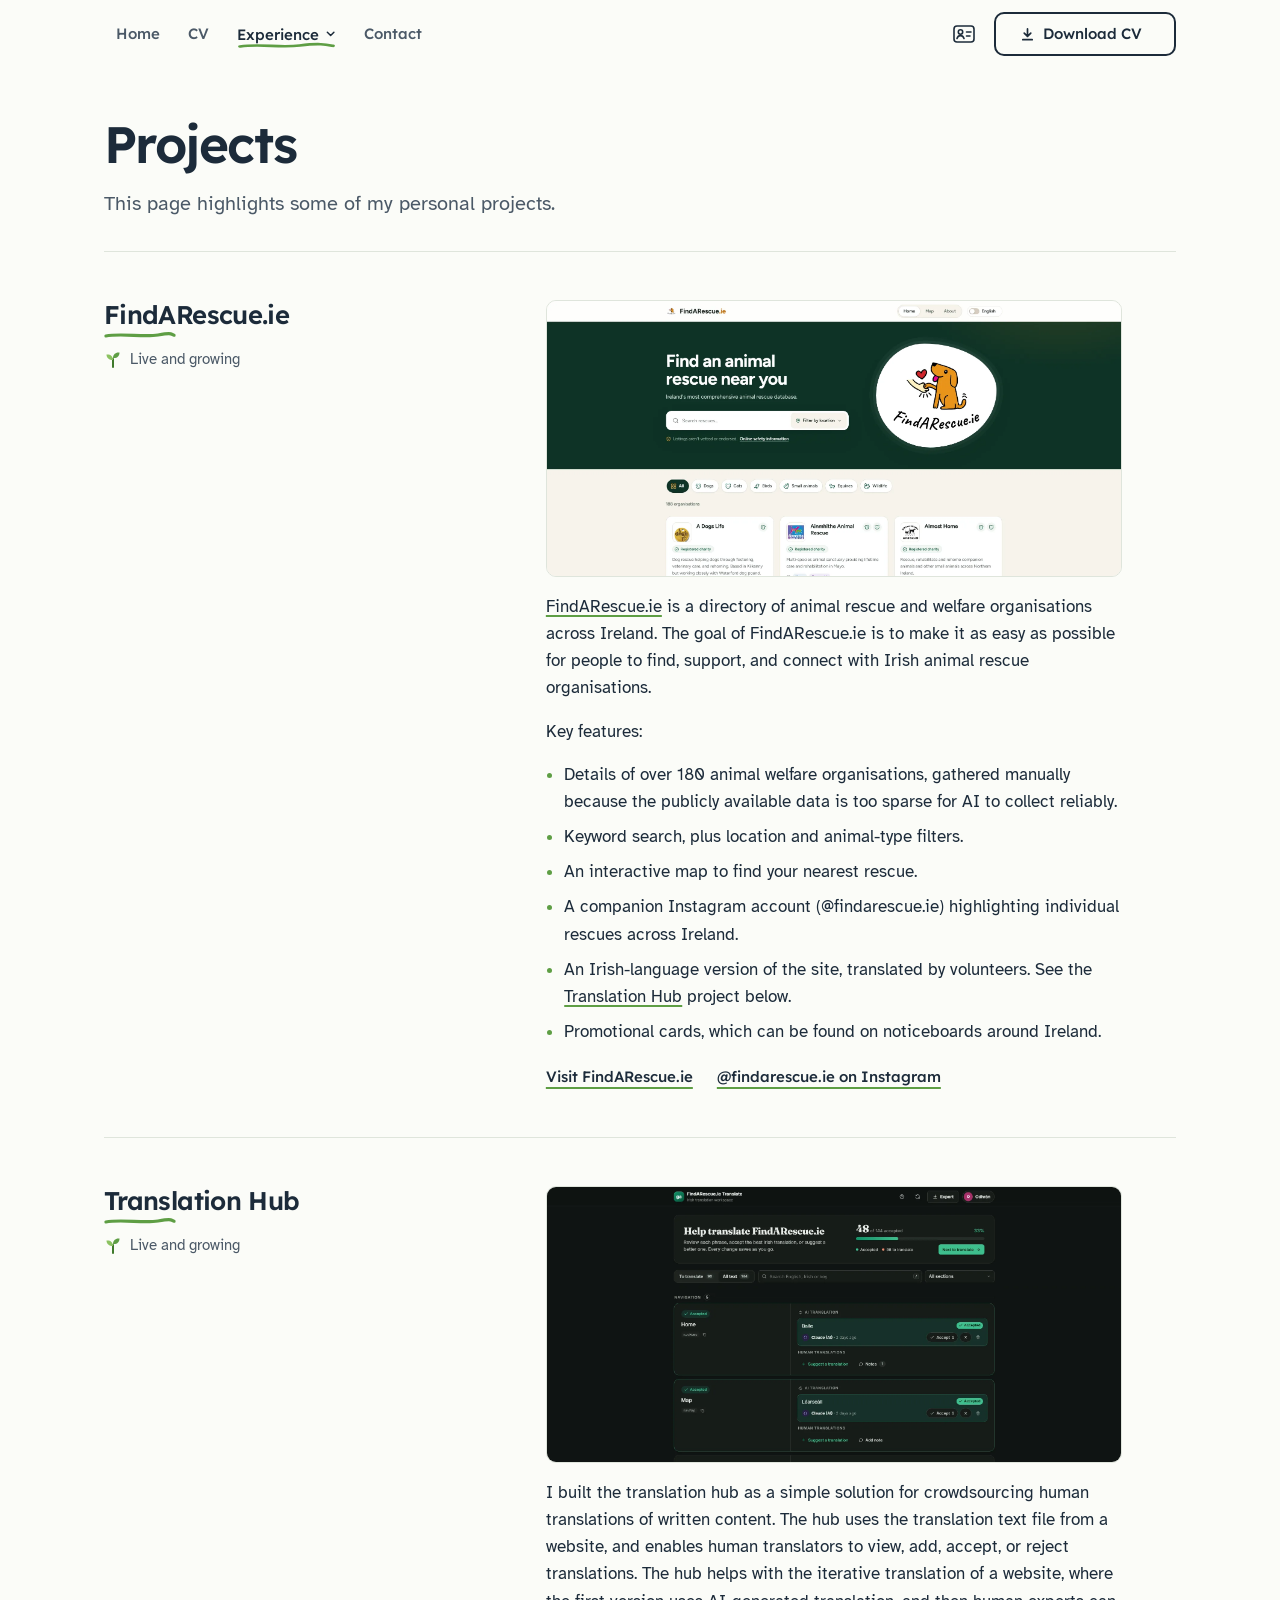
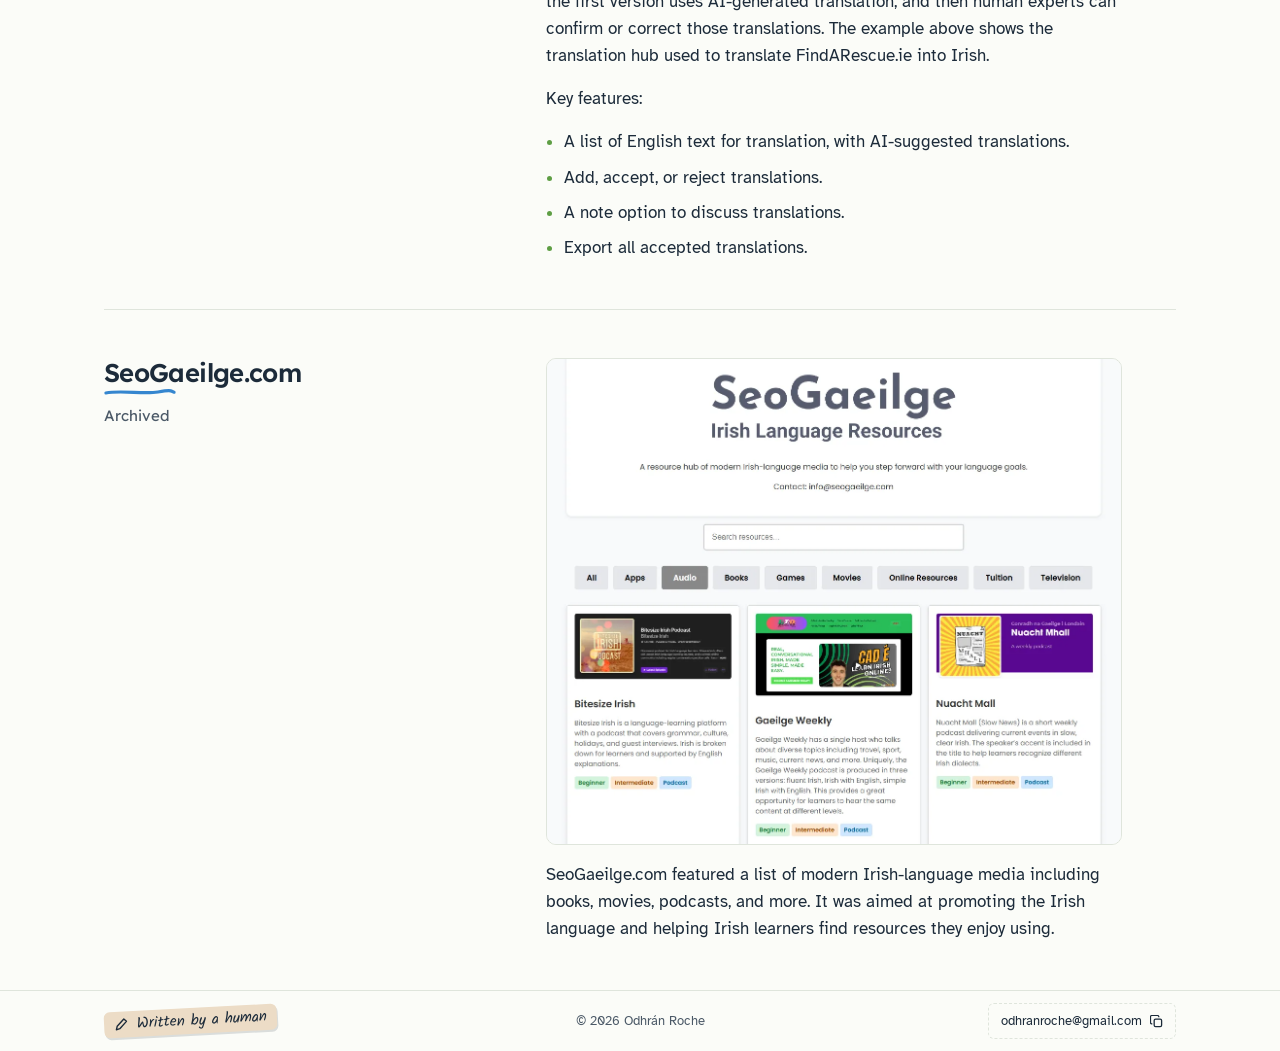
==== public_html/projects.html @ cd0c4638 "Initial commit: import odhranroche.com from Hostinger" ====
<!doctype html>
<html lang="en-IE">
<head>
<meta charset="utf-8">
<meta name="viewport" content="width=device-width, initial-scale=1, viewport-fit=cover">
<!-- Google Analytics (GA4). Keep this on every public page, including new pages made from page-template.html -->
<script async src="https://www.googletagmanager.com/gtag/js?id=G-ZT9GWD8Y9K"></script>
<script>
  window.dataLayer = window.dataLayer || [];
  function gtag(){dataLayer.push(arguments);}
  gtag('js', new Date());
  gtag('config', 'G-ZT9GWD8Y9K');
</script>
<title>Projects · Odhrán Roche</title>
<meta name="description" content="Side projects by Odhrán Roche: FindARescue.ie, an Irish animal rescue directory, a translation hub, and an archived website.">
<meta name="theme-color" content="#fbfcf8">
<link rel="canonical" href="https://odhranroche.com/projects.html">
<meta property="og:type" content="website">
<meta property="og:title" content="Projects · Odhrán Roche">
<meta property="og:description" content="Side projects: FindARescue.ie, a translation hub, and an archived website.">
<meta property="og:url" content="https://odhranroche.com/projects.html">
<meta property="og:image" content="https://odhranroche.com/assets/og-image.png">
<link rel="icon" href="assets/favicon.svg" type="image/svg+xml">
<link rel="stylesheet" href="assets/css/site.css">
</head>
<body>
<a class="skip-link" href="#main">Skip to content</a>

<header class="site-header" id="top">
  <div class="wrap">
    <nav class="nav" aria-label="Main">
      <a href="index.html">Home</a>
      <a href="cv.html">CV</a>
      <div class="nav-group">
        <button class="nav-trigger" type="button" aria-expanded="false">Experience<svg viewBox="0 0 12 12" aria-hidden="true"><path d="M2.5 4.5 6 8l3.5-3.5" fill="none" stroke="currentColor" stroke-width="1.6" stroke-linecap="round" stroke-linejoin="round"/></svg></button>
        <ul class="nav-menu">
          <li><a href="skills.html">Skills</a></li>
          <li><a href="qualifications.html">Qualifications</a></li>
          <li><a href="projects.html" aria-current="page">Projects</a></li>
          <li><a href="references.html">References</a></li>
        </ul>
      </div>
      <a href="contact.html">Contact</a>
    </nav>
    <div class="header-actions">
      <a class="icon-btn" href="https://www.linkedin.com/in/odhranroche/" target="_blank" rel="noopener" aria-label="LinkedIn profile (opens in a new tab)" title="LinkedIn">
        <!-- Put LinkedIn's official icon (from their brand resources) at assets/icons/linkedin.svg -->
        <img src="assets/icons/linkedin.svg" alt="" width="26" height="26">
        <svg class="fallback-icon" viewBox="0 0 24 24" aria-hidden="true"><rect x="2" y="4" width="20" height="16" rx="3" fill="none" stroke="currentColor" stroke-width="1.6"/><circle cx="8.5" cy="10" r="2.2" fill="none" stroke="currentColor" stroke-width="1.6"/><path d="M5 16.5c.6-1.9 1.9-2.9 3.5-2.9s2.9 1 3.5 2.9M14.5 10H19M14.5 14H18" fill="none" stroke="currentColor" stroke-width="1.6" stroke-linecap="round"/></svg>
      </a>
      <a class="btn btn-quiet" href="assets/docs/odhran-roche-cv.pdf" target="_blank" rel="noopener" title="PDF, opens in a new tab">
        <svg viewBox="0 0 16 16" aria-hidden="true"><path d="M8 2v8m0 0L4.5 6.5M8 10l3.5-3.5M3 13.5h10" fill="none" stroke="currentColor" stroke-width="1.8" stroke-linecap="round" stroke-linejoin="round"/></svg>
        Download CV<span class="visually-hidden"> (PDF, opens in a new tab)</span>
      </a>
    </div>
  </div>
</header>

<main id="main">
  <div class="wrap">
    <div class="page-head">
      <h1>Projects</h1>
      <p class="lede">This page highlights some of my personal projects.</p>
    </div>

    <article class="project" aria-labelledby="p-far">
      <div>
        <h2 id="p-far" class="hand-u growth"><a href="https://findarescue.ie/" target="_blank" rel="noopener">FindARescue.ie<span class="visually-hidden"> (opens in a new tab)</span></a></h2>
        <p class="status"><svg viewBox="0 0 18 18" aria-hidden="true"><path d="M9 17V9" stroke="#3f7a2c" stroke-width="2" stroke-linecap="round"/><path d="M9 10C9 6 6 4 2.5 4.5 2.5 8 5 10 9 10Z" fill="#8cc261"/><path d="M9 8c0-3.5 2.5-6 6.5-5.5C15.5 6 13 8.5 9 8Z" fill="#5e9e44"/></svg> Live and growing</p>
      </div>
      <div class="project-body">
        <figure class="project-main shot">
          <a href="assets/img/projects/far-main.webp"><img src="assets/img/projects/far-main.webp" width="1905" height="911" loading="lazy" decoding="async" alt="The FindARescue.ie homepage: the heading Find an animal rescue near you, a search bar with a location filter, the site's dog logo, buttons to filter by animal type, and the first rescue listings."></a>
        </figure>
        <p><a href="https://findarescue.ie/" target="_blank" rel="noopener">FindARescue.ie<span class="visually-hidden"> (opens in a new tab)</span></a> is a directory of animal rescue and welfare organisations across Ireland. The goal of FindARescue.ie is to make it as easy as possible for people to find, support, and connect with Irish animal rescue organisations.</p>
        <p>Key features:</p>
        <ul class="did">
          <li>Details of over 180 animal welfare organisations, gathered manually because the publicly available data is too sparse for AI to collect reliably.</li>
          <li>Keyword search, plus location and animal-type filters.</li>
          <li>An interactive map to find your nearest rescue.</li>
          <li>A companion Instagram account (@findarescue.ie) highlighting individual rescues across Ireland.</li>
          <li>An Irish-language version of the site, translated by volunteers. See the <a href="#far-translate">Translation Hub</a> project below.</li>
          <li>Promotional cards, which can be found on noticeboards around Ireland.</li>
        </ul>
        <div class="link-row">
          <a class="text-link" href="https://findarescue.ie/" target="_blank" rel="noopener">Visit FindARescue.ie<span class="visually-hidden"> (opens in a new tab)</span></a>
          <a class="text-link" href="https://www.instagram.com/findarescue.ie/" target="_blank" rel="noopener">@findarescue.ie on Instagram<span class="visually-hidden"> (opens in a new tab)</span></a>
        </div>
      </div>
    </article>

    <article class="project" id="far-translate" aria-labelledby="p-far-translate">
      <div>
        <h2 id="p-far-translate" class="hand-u growth">Translation Hub</h2>
        <p class="status"><svg viewBox="0 0 18 18" aria-hidden="true"><path d="M9 17V9" stroke="#3f7a2c" stroke-width="2" stroke-linecap="round"/><path d="M9 10C9 6 6 4 2.5 4.5 2.5 8 5 10 9 10Z" fill="#8cc261"/><path d="M9 8c0-3.5 2.5-6 6.5-5.5C15.5 6 13 8.5 9 8Z" fill="#5e9e44"/></svg> Live and growing</p>
      </div>
      <div class="project-body">
        <figure class="project-main shot">
          <a href="assets/img/projects/far-translate-main.webp"><img src="assets/img/projects/far-translate-main.webp" width="1905" height="911" loading="lazy" decoding="async" alt="The FindARescue.ie Translate workspace: a progress bar showing 48 of 144 phrases accepted, a search box, and English navigation labels such as Home and Map, each with an accepted AI translation into Irish (Baile, Léarscáil) and options to suggest a translation or add a note."></a>
        </figure>
        <p>I built the translation hub as a simple solution for crowdsourcing human translations of written content. The hub uses the translation text file from a website, and enables human translators to view, add, accept, or reject translations. The hub helps with the iterative translation of a website, where the first version uses AI-generated translation, and then human experts can confirm or correct those translations. The example above shows the translation hub used to translate FindARescue.ie into Irish.</p>
        <p>Key features:</p>
        <ul class="did">
          <li>A list of English text for translation, with AI-suggested translations.</li>
          <li>Add, accept, or reject translations.</li>
          <li>A note option to discuss translations.</li>
          <li>Export all accepted translations.</li>
        </ul>
      </div>
    </article>

    <article class="project" aria-labelledby="p-seo">
      <div>
        <h2 id="p-seo" class="hand-u training">SeoGaeilge.com</h2>
        <p class="archived">Archived</p>
      </div>
      <div class="project-body">
        <figure class="project-main shot">
          <a href="assets/img/projects/seo-main.webp"><img src="assets/img/projects/seo-main.webp" width="1181" height="997" loading="lazy" decoding="async" alt="The SeoGaeilge Irish Language Resources site: a search box, category buttons such as Apps, Audio, Books, and Movies, and cards for podcasts including Bitesize Irish, Gaeilge Weekly, and Nuacht Mall, each tagged by level."></a>
        </figure>
        <p>SeoGaeilge.com featured a list of modern Irish-language media including books, movies, podcasts, and more. It was aimed at promoting the Irish language and helping Irish learners find resources they enjoy using.</p>
      </div>
    </article>

    <!-- Hidden: IrelandSaysNo.ie project. Remove these comment markers to show it again.
    <article class="project" aria-labelledby="p-isn">
      <div>
        <h2 id="p-isn" class="hand-u training">IrelandSaysNo.ie</h2>
        <p class="archived">Archived</p>
      </div>
      <div class="project-body">
        <figure class="project-main shot">
          <a href="assets/img/projects/isn-main.webp"><img src="assets/img/projects/isn-main.webp" width="1028" height="881" loading="lazy" decoding="async" alt="Part of the Ireland Says No site: a banner with the Irish flag, a section headed NO to racism, hate, and violence, and a myth-and-fact section about migrants and social housing."></a>
        </figure>
        <p>IrelandSaysNo.ie was an informational website fighting racism and misinformation online. Research-based information was provided to promote fairness and social inclusion of immigrants to Ireland. Links to relevant information hubs were also provided. A partial image of the website is shown above.</p>
      </div>
    </article>
    -->

  </div>
</main>

<footer class="site-footer">
  <div class="wrap">
    <span class="sticker">
      <svg viewBox="0 0 14 14" aria-hidden="true"><path d="M2 12l1-3.5L10 1.5l2.5 2.5L5.5 11 2 12Z" fill="none" stroke="currentColor" stroke-width="1.4" stroke-linejoin="round"/></svg>
      Written by a human
    </span>
    <span class="copyright">&copy; <span id="year">2026</span> Odhrán Roche</span>
    <button class="copy-email" type="button" data-email="odhranroche@gmail.com" aria-label="Copy email address odhranroche@gmail.com">
      <span>odhranroche@gmail.com</span>
      <svg class="ico" viewBox="0 0 14 14" aria-hidden="true"><rect x="4.5" y="4.5" width="8" height="8" rx="1.5" fill="none" stroke="currentColor" stroke-width="1.4"/><path d="M9.5 2.5V2A1.5 1.5 0 0 0 8 .5H2A1.5 1.5 0 0 0 .5 2v6A1.5 1.5 0 0 0 2 9.5h.5" fill="none" stroke="currentColor" stroke-width="1.4"/></svg>
      <span class="done" role="status"></span>
    </button>
  </div>
</footer>

<script src="assets/js/site.js"></script>
</body>
</html>
---- public_html/assets/css/site.css ----
/* =====================================================================
   odhranroche.com — site styles
   One stylesheet for every page. Tokens first, then base, layout,
   components, the homepage illustration, and responsive rules.
   The style guide (styleguide.html) documents every token and component
   in this file. Change a value here and it changes everywhere.
   ===================================================================== */

/* ---------- 0. Fonts (self-hosted, SIL Open Font License) ---------- */
@font-face { font-family: "Lexend"; font-style: normal; font-weight: 400; font-display: swap; src: url("../fonts/lexend-latin-400-normal.woff2") format("woff2"); }
@font-face { font-family: "Lexend"; font-style: normal; font-weight: 500; font-display: swap; src: url("../fonts/lexend-latin-500-normal.woff2") format("woff2"); }
@font-face { font-family: "Lexend"; font-style: normal; font-weight: 600; font-display: swap; src: url("../fonts/lexend-latin-600-normal.woff2") format("woff2"); }
@font-face { font-family: "Atkinson Hyperlegible"; font-style: normal; font-weight: 400; font-display: swap; src: url("../fonts/atkinson-hyperlegible-latin-400-normal.woff2") format("woff2"); }
@font-face { font-family: "Atkinson Hyperlegible"; font-style: italic; font-weight: 400; font-display: swap; src: url("../fonts/atkinson-hyperlegible-latin-400-italic.woff2") format("woff2"); }
@font-face { font-family: "Atkinson Hyperlegible"; font-style: normal; font-weight: 700; font-display: swap; src: url("../fonts/atkinson-hyperlegible-latin-700-normal.woff2") format("woff2"); }
@font-face { font-family: "Kalam"; font-style: normal; font-weight: 400; font-display: swap; src: url("../fonts/kalam-latin-400-normal.woff2") format("woff2"); }

/* ---------- 1. Tokens ---------- */
:root {
  color-scheme: light;

  /* Colour. Each family has one meaning:
     soil (tan/brown) = documentation, sky (blue) = training,
     leaf (green) = growth, links and interaction, ink (navy) = text and primary actions. */
  --paper: #fbfcf8;        /* page background */
  --paper-deep: #f3f7ee;   /* alternate section background */
  --white: #ffffff;        /* tiles that hold logos */
  --ink: #1c2b3a;          /* text, primary buttons (14:1 on paper) */
  --ink-soft: #4b5967;     /* secondary text (7:1 on paper) */
  --rule: #dfe5dc;         /* hairlines and tile borders */

  --soil-tint: #ecdcc6;    /* documentation background */
  --soil-line: #b8875a;    /* documentation accents */
  --soil: #7a4a2b;         /* soil in illustrations */

  --sky-tint: #d3eaf8;     /* training background */
  --sky: #3586cf;          /* training accents (graphics only, 3.7:1) */
  --sky-deep: #2a6fb0;     /* blue text, handwritten notes (5.1:1) */

  --leaf-tint: #e5efdb;    /* hover background for quiet controls */
  --leaf-light: #8cc261;   /* young leaves */
  --leaf: #5e9e44;         /* lines, markers, underlines (graphics only, 3.2:1) */
  --leaf-deep: #3f7a2c;    /* green text, primary hover (5.1:1) */

  /* Type. Two faces chosen for legibility, plus a pen for margin notes. */
  --f-display: "Lexend", "Segoe UI", system-ui, sans-serif;
  --f-body: "Atkinson Hyperlegible", "Segoe UI", system-ui, sans-serif;
  --f-hand: "Kalam", "Segoe Print", "Bradley Hand", cursive;

  --t-xs: 0.8125rem;   /* 13px  footer, fine print */
  --t-sm: 0.9375rem;   /* 15px  nav, buttons, captions */
  --t-md: 1.0625rem;   /* 17px  body text */
  --t-lg: 1.25rem;     /* 20px  lead paragraphs, role line */
  --t-xl: clamp(1.6rem, 1.1rem + 1.6vw, 2.15rem);      /* section headings */
  --t-title: clamp(2.2rem, 1.5rem + 2.6vw, 3.2rem);    /* inner page titles */
  --t-display: clamp(2.7rem, 1.6rem + 4vw, 4.4rem);    /* homepage name only */
  --t-hand: 1.15rem;   /* handwritten notes */

  --lh-tight: 1.05;
  --lh-snug: 1.3;
  --lh-body: 1.6;

  /* Space. Use these steps for every gap, margin and padding. */
  --s-1: 0.25rem;   /*  4px */
  --s-2: 0.5rem;    /*  8px */
  --s-3: 0.75rem;   /* 12px */
  --s-4: 1rem;      /* 16px */
  --s-5: 1.5rem;    /* 24px */
  --s-6: 2rem;      /* 32px */
  --s-7: 3rem;      /* 48px */
  --s-8: 4.5rem;    /* 72px */
  --section-y: clamp(3rem, 6vw, 5rem);

  /* Layout */
  --wrap: 72rem;
  --measure: 36rem;                     /* max width of running text (~65 characters) */
  --gutter: clamp(1rem, 4vw, 2.5rem);

  /* Shape */
  --r-sm: 6px;     /* stickers, small controls */
  --r-md: 10px;    /* buttons, nav items, tiles */
  --tap: 2.75rem;  /* 44px minimum touch target */

  /* Motion */
  --d-fast: 150ms;
  --d-med: 300ms;
  --ease-out: cubic-bezier(.2, .8, .3, 1);
  --ease-spring: cubic-bezier(.3, 1.4, .5, 1);
}

/* ---------- 2. Base ---------- */
*, *::before, *::after { box-sizing: border-box; }
html { scroll-behavior: smooth; -webkit-text-size-adjust: 100%; }
body {
  display: flex;
  flex-direction: column;
  min-height: 100vh;
  min-height: 100svh;
  margin: 0;
  background: var(--paper);
  color: var(--ink);
  font-family: var(--f-body);
  font-size: var(--t-md);
  line-height: var(--lh-body);
  -webkit-font-smoothing: antialiased;
}
main { flex: 1 0 auto; }
img, svg { max-width: 100%; }
a { color: inherit; }
/* links in running text (links with a class style themselves) */
a:not([class]) { text-decoration-color: var(--leaf); text-decoration-thickness: 2px; text-underline-offset: 3px; }
a:not([class]):hover { text-decoration-color: var(--ink); }
p { margin: 0; }
h1, h2, h3 {
  font-family: var(--f-display);
  font-weight: 600;
  line-height: var(--lh-snug);
  letter-spacing: -0.02em;
  margin: 0;
  text-wrap: balance;
}
h2 { font-size: var(--t-xl); line-height: 1.15; letter-spacing: -0.025em; }
h3 { font-size: var(--t-lg); font-weight: 500; letter-spacing: -0.01em; }
:focus-visible { outline: 3px solid var(--sky); outline-offset: 3px; border-radius: 4px; }
::selection { background: var(--leaf-tint); }

.visually-hidden {
  position: absolute !important;
  width: 1px; height: 1px;
  overflow: hidden;
  clip: rect(0 0 0 0);
  white-space: nowrap;
}
.skip-link {
  position: absolute;
  left: var(--s-4);
  top: -4rem;
  z-index: 20;
  padding: var(--s-2) var(--s-4);
  background: var(--ink);
  color: var(--white);
  border-radius: var(--r-md);
  font-family: var(--f-display);
  font-size: var(--t-sm);
  text-decoration: none;
}
.skip-link:focus { top: var(--s-2); }

/* ---------- 3. Layout ---------- */
.wrap {
  width: 100%;
  max-width: var(--wrap);
  margin-inline: auto;
  padding-inline: var(--gutter);
  /* keep content clear of the notch on phones held sideways (the viewport uses viewport-fit=cover) */
  padding-left: max(var(--gutter), env(safe-area-inset-left, 0px));
  padding-right: max(var(--gutter), env(safe-area-inset-right, 0px));
}
.section { padding-block: var(--section-y); }
.section + .section { border-top: 1px solid var(--rule); }
.section-alt { background: linear-gradient(var(--paper), var(--paper-deep)); border-top: 1px solid var(--rule); }

/* Page head: the top of every inner page. One h1, one short lede. */
.page-head { display: grid; gap: var(--s-4); padding-block: var(--s-7) var(--s-6); }
.page-head h1 { font-size: var(--t-title); line-height: 1.08; letter-spacing: -0.03em; }
.page-head .lede { font-size: var(--t-lg); line-height: 1.55; color: var(--ink-soft); }

/* Section header: heading first, one short lede below. Used at the top of every section. */
.section-head { display: grid; gap: var(--s-3); }
.section-head .lede { color: var(--ink-soft); }

/* ---------- 4. Components ---------- */

/* Header */
.site-header {
  position: sticky;
  top: env(safe-area-inset-top, 0px);
  z-index: 10;
  background: color-mix(in srgb, var(--paper) 92%, transparent);
  backdrop-filter: blur(6px);
  border-bottom: 1px solid transparent;
  transition: border-color var(--d-med);
}
.site-header.scrolled { border-bottom-color: var(--rule); }
.site-header .wrap {
  display: flex;
  flex-wrap: wrap;
  align-items: center;
  justify-content: space-between;
  gap: var(--s-2) var(--s-5);
  padding-block: var(--s-3);
}
.nav { display: flex; flex-wrap: wrap; gap: var(--s-1); }
.nav a {
  position: relative;
  display: inline-flex;
  align-items: center;
  min-height: var(--tap);
  padding-inline: var(--s-3);
  border-radius: var(--r-md);
  font-family: var(--f-display);
  font-size: var(--t-sm);
  font-weight: 500;
  color: var(--ink-soft);
  text-decoration: none;
  transition: background-color var(--d-fast), color var(--d-fast);
}
.nav a:hover { background: var(--leaf-tint); color: var(--ink); }
.nav a[aria-current="page"],
.nav-group:has([aria-current="page"]) .nav-trigger { color: var(--ink); }
/* current page: a hand-drawn green underline */
.nav a[aria-current="page"]::after,
.nav-group:has([aria-current="page"]) .nav-trigger::after {
  content: "";
  position: absolute;
  left: var(--s-3); right: var(--s-3); bottom: .45rem;
  height: 7px;
  background: url("data:image/svg+xml,%3Csvg xmlns='http://www.w3.org/2000/svg' viewBox='0 0 60 7' preserveAspectRatio='none'%3E%3Cpath d='M2 4.5 C14 1.5 26 6 38 3.5 S54 2.5 58 3.8' fill='none' stroke='%235e9e44' stroke-width='2.6' stroke-linecap='round'/%3E%3C/svg%3E") no-repeat center / 100% 100%;
}
.nav-group { position: relative; }
.nav-trigger {
  position: relative;
  display: inline-flex; align-items: center; gap: .35rem; min-height: var(--tap); padding-inline: var(--s-3);
  border: 0; border-radius: var(--r-md); background: none; cursor: pointer;
  font-family: var(--f-display); font-size: var(--t-sm); font-weight: 500; color: var(--ink-soft);
  transition: background-color var(--d-fast), color var(--d-fast);
}
.nav-trigger svg { width: .75em; height: .75em; }
.nav-group.is-open .nav-trigger { background: var(--leaf-tint); color: var(--ink); }
/* The menu opens when the button is pressed (site.js), or on hover where there is a mouse. */
.nav-menu {
  display: none; position: absolute; top: 100%; left: 0; z-index: 20; min-width: 12rem; margin: 0; padding: var(--s-2);
  list-style: none; background: var(--paper); border: 1px solid var(--rule); border-radius: var(--r-md);
  box-shadow: 0 8px 24px rgba(20, 30, 50, .12);
}
.nav-group.is-open .nav-menu { display: block; }
@media (hover: hover) {
  .nav-group:hover .nav-trigger { background: var(--leaf-tint); color: var(--ink); }
  .nav-group:hover .nav-menu { display: block; }
}
.nav-menu a { display: flex; width: 100%; }
.header-actions { display: flex; align-items: center; gap: var(--s-2); }

/* Buttons. One primary (filled) button per screen; everything else is quiet. */
.btn {
  display: inline-flex;
  align-items: center;
  justify-content: center;
  gap: var(--s-2);
  min-height: var(--tap);
  padding: 0 var(--s-5);
  border: 2px solid var(--ink);
  border-radius: var(--r-md);
  background: var(--ink);
  color: var(--white);
  font-family: var(--f-display);
  font-size: var(--t-sm);
  font-weight: 500;
  text-decoration: none;
  cursor: pointer;
  transition: background-color var(--d-fast), border-color var(--d-fast), transform var(--d-fast);
}
.btn:hover { background: var(--leaf-deep); border-color: var(--leaf-deep); }
.btn:active { transform: translateY(1px); }
.btn svg { width: 1em; height: 1em; flex: none; }
.btn-quiet { background: transparent; color: var(--ink); }
.btn-quiet:hover { background: var(--leaf-tint); border-color: var(--leaf-deep); color: var(--ink); }

/* Icon-only button: always give it an aria-label and a title */
.icon-btn {
  display: inline-grid;
  place-items: center;
  width: var(--tap);
  height: var(--tap);
  border-radius: var(--r-md);
  color: var(--ink);
  transition: background-color var(--d-fast);
}
.icon-btn:hover { background: var(--leaf-tint); }
.icon-btn img { width: 26px; height: 26px; display: block; }
.icon-btn .fallback-icon { display: none; width: 24px; height: 24px; }
.icon-btn.no-icon img { display: none; }
.icon-btn.no-icon .fallback-icon { display: block; }

/* Text link: for secondary actions next to a button, and links in running text */
.text-link {
  font-family: var(--f-display);
  font-size: var(--t-sm);
  font-weight: 500;
  text-decoration: underline;
  text-decoration-color: var(--leaf);
  text-decoration-thickness: 2px;
  text-underline-offset: 5px;
  transition: text-decoration-color var(--d-fast);
}
.text-link:hover { text-decoration-color: var(--ink); }
/* Text link with a leading icon, e.g. the download links on the CV page */
.text-link.has-icon { display: inline-flex; align-items: center; gap: 0.4em; }
.text-link.has-icon svg { width: 1em; height: 1em; flex: none; }

/* Topic marks: a highlighter stroke that ties a word to its colour family */
.mark-docs, .mark-training {
  font-weight: 700;
  font-style: normal;
  background-repeat: no-repeat;
  background-size: 100% 38%;
  background-position: 0 88%;
  transition: background-size var(--d-med) var(--ease-out);
}
.mark-docs { background-image: linear-gradient(var(--soil-tint), var(--soil-tint)); }
.mark-training { background-image: linear-gradient(var(--sky-tint), var(--sky-tint)); }
.mark-docs.is-on, .mark-training.is-on { background-size: 100% 100%; }

/* Handwritten note: max one per screen. Always points at something. */
.hand-note {
  font-family: var(--f-hand);
  font-size: var(--t-hand);
  font-weight: 400;
  line-height: 1.1;
  letter-spacing: 0;
  color: var(--sky-deep);
  transform: rotate(-3deg);
}

/* Status line with a sprout */
.status { display: flex; align-items: center; gap: var(--s-2); font-size: var(--t-sm); color: var(--ink-soft); }
.status svg { width: 18px; height: 18px; flex: none; }

/* Logo tile: the only bordered box on the site, because logos need a neutral ground */
.logo-tile {
  display: grid;
  place-items: center;
  width: 100%;
  max-width: 11rem;
  height: 4.5rem;
  padding: var(--s-2) var(--s-4);
  background: var(--white);
  border: 1px solid var(--rule);
  border-radius: var(--r-md);
  transition: border-color var(--d-med), transform var(--d-med) var(--ease-out);
}
.logo-tile img { max-width: 100%; max-height: 2.6rem; object-fit: contain; }
.logo-tile .logo-name {
  display: none;
  font-family: var(--f-display);
  font-weight: 600;
  font-size: 1rem;
  line-height: 1.15;
  letter-spacing: -0.01em;
  text-align: center;
}
.logo-tile.no-logo img { display: none; }
.logo-tile.no-logo .logo-name { display: block; }

/* Career vine (timeline). Oldest on the left, most recent on the right. */
.vine { position: relative; margin-top: var(--s-7); }
.vine-line { position: absolute; left: 0; right: 0; top: 30px; width: 100%; height: 40px; overflow: visible; }
.vine-line path { fill: none; stroke: var(--leaf); stroke-width: 3; stroke-linecap: round; vector-effect: non-scaling-stroke; }
.vine ol { position: relative; display: grid; grid-template-columns: repeat(5, minmax(0, 1fr)); gap: var(--s-4); list-style: none; margin: 0; padding: 0; }
.job { display: flex; flex-direction: column; align-items: center; min-width: 0; text-align: center; }
.job-text { display: flex; flex-direction: column; align-items: center; width: 100%; min-width: 0; }
.job .bud { width: 44px; height: 60px; overflow: visible; transform-origin: 50% 100%; transition: transform var(--d-med) var(--ease-spring); }
.job:nth-child(even) .bud { transform: scaleX(-1); }
.job:hover .bud { transform: rotate(-8deg) scale(1.12); }
.job:nth-child(even):hover .bud { transform: scaleX(-1) rotate(-8deg) scale(1.12); }
.job:hover .logo-tile { border-color: var(--leaf); transform: translateY(-2px); }
.bud .stalk { fill: none; stroke: var(--leaf); stroke-width: 3; stroke-linecap: round; }
.bud .lf { fill: var(--leaf-light); }
.bud .lf2 { fill: var(--leaf); }
.job .logo-tile { margin-top: var(--s-3); }
.job .title { margin-top: var(--s-3); font-size: var(--t-sm); line-height: var(--lh-snug); color: var(--ink-soft); text-wrap: balance; }
.job.latest .title { color: var(--ink); font-weight: 700; }
.job .hand-note { margin-top: var(--s-2); color: var(--leaf-deep); font-size: 1.05rem; }

/* Footer: one line, small */
.site-footer { border-top: 1px solid var(--rule); font-size: var(--t-xs); color: var(--ink-soft); }
.site-footer .wrap { display: grid; grid-template-columns: minmax(0, 1fr) auto minmax(0, 1fr); align-items: center; gap: var(--s-3) var(--s-5); padding-block: var(--s-3); }
.site-footer .sticker { justify-self: start; }
.site-footer .copyright { justify-self: center; text-align: center; }
.site-footer .copy-email { justify-self: end; }
.sticker {
  display: inline-flex;
  align-items: center;
  gap: var(--s-2);
  padding: .35rem .65rem .3rem;
  background: var(--soil-tint);
  border-radius: var(--r-sm);
  box-shadow: 1px 2px 0 rgba(28, 43, 58, .15);
  font-family: var(--f-hand);
  font-size: .95rem;
  line-height: 1;
  color: var(--ink);
  transform: rotate(-3deg);
}
.sticker svg { width: 14px; height: 14px; }
.copy-email {
  display: inline-flex;
  align-items: center;
  gap: var(--s-2);
  min-height: 2.25rem;
  padding: 0 var(--s-3);
  background: none;
  border: 1px dashed var(--rule);
  border-radius: var(--r-sm);
  font: inherit;
  color: var(--ink);
  cursor: pointer;
  transition: border-color var(--d-fast);
}
.copy-email:hover { border-color: var(--leaf); }
.copy-email svg { width: 13px; height: 13px; }
.copy-email .done { color: var(--leaf-deep); font-weight: 700; }
.copy-email .done:empty { display: none; }
.copy-email.copied .ico { display: none; }

/* ---------- 5. Homepage ---------- */
.hero .wrap {
  display: grid;
  grid-template-columns: minmax(0, 1.1fr) minmax(0, 0.9fr);
  align-items: center;
  gap: clamp(1.5rem, 4vw, 4rem);
  padding-block: clamp(2rem, 5vw, 4.5rem) clamp(1rem, 3vw, 2rem);
}
/* When the hero is the homepage's only section, centre it in the space between header and footer */
main:has(> .hero:only-child) { display: grid; align-content: center; }
main:has(> .hero:only-child) .hero .wrap { padding-block: clamp(2rem, 5vw, 4.5rem); }
.hero-text { min-width: 0; }
.name-row { padding-top: 2.6rem; }
.hero h1 { font-size: var(--t-display); line-height: 1.02; letter-spacing: -0.035em; }
.hero h1 .first { position: relative; display: inline-block; }
/* the pronunciation note sits above, and points at, the first name at every width */
.say-it {
  position: absolute;
  left: 30%;
  bottom: 100%;
  display: flex;
  align-items: flex-start;
  gap: .3rem;
  white-space: nowrap;
  transform-origin: left bottom;
  pointer-events: none;
}
.say-it svg { flex: none; width: 24px; height: 34px; margin-top: .45rem; }
.role { margin-top: var(--s-3); font-family: var(--f-display); font-size: var(--t-lg); color: var(--leaf-deep); }
.lead { margin-top: var(--s-5); font-size: var(--t-lg); line-height: 1.55; max-width: 34rem; }
.hero .status { margin-top: var(--s-5); }
.hero-actions { display: flex; flex-wrap: wrap; align-items: center; gap: var(--s-3) var(--s-5); margin-top: var(--s-5); }

/* The garden: one scene. Soil (documentation) and water (training) feed a plant (reliable growth).
   site.js sets data-active="docs" or "training" on the figure while a part is hovered or focused. */
.garden-fig { position: relative; margin: 0; min-width: 0; }
.garden { display: block; width: 100%; max-width: 440px; height: auto; margin-inline: auto; overflow: visible; }
.garden text { font-family: var(--f-display); fill: var(--ink); }
.garden .label { font-size: 26px; font-weight: 500; letter-spacing: -0.01em; }
.garden .label-big { font-size: 30px; font-weight: 600; letter-spacing: -0.02em; }
.node { cursor: pointer; outline: none; transition: opacity var(--d-med); }
.node .hit { fill: transparent; stroke: transparent; stroke-width: 3; }
.node:focus-visible .hit { stroke: var(--ink); }
.garden-fig[data-active="docs"] .node-training,
.garden-fig[data-active="training"] .node-docs { opacity: .75; }
.tint { opacity: 0; transition: opacity var(--d-med); }
.tint-docs { fill: var(--soil-tint); }
.tint-training { fill: var(--sky-tint); }
.garden-fig[data-active="docs"] .tint-docs,
.garden-fig[data-active="training"] .tint-training { opacity: 1; }

/* Documentation: the written layers become legible, roots reach down, seeds sprout */
.lines { fill: none; stroke: #f0c27e; stroke-width: 3; stroke-linecap: round; opacity: .28; transition: opacity var(--d-med); }
.garden-fig[data-active="docs"] .lines { opacity: .7; }
.root { stroke-dasharray: 1 1; stroke-dashoffset: .38; transition: stroke-dashoffset 700ms var(--ease-out); animation: roots 1.2s var(--ease-out) .5s backwards; }
.garden-fig[data-active="docs"] .root { stroke-dashoffset: 0; }
@keyframes roots { from { stroke-dashoffset: 1; } }
.sprout-s { transform-box: fill-box; transform-origin: 50% 100%; transform: scale(0); transition: transform 350ms cubic-bezier(.3, 1.5, .5, 1); }
.garden-fig[data-active="docs"] .sprout-s { transform: scale(1); }

/* Training: the can tips further, water pours, the soil darkens where it lands */
.can-tilt { transform-box: view-box; transform-origin: 0 0; transition: transform 450ms cubic-bezier(.3, 1.3, .5, 1); }
.garden-fig[data-active="training"] .can-tilt { transform: rotate(-8deg); }
.drop { transform-box: fill-box; }
.garden-fig[data-active="training"] .drop { animation: fall .9s linear infinite; }
.garden-fig[data-active="training"] .drop:nth-of-type(2) { animation-delay: -.15s; }
.garden-fig[data-active="training"] .drop:nth-of-type(3) { animation-delay: -.3s; }
.garden-fig[data-active="training"] .drop:nth-of-type(4) { animation-delay: -.45s; }
.garden-fig[data-active="training"] .drop:nth-of-type(5) { animation-delay: -.6s; }
.garden-fig[data-active="training"] .drop:nth-of-type(6) { animation-delay: -.75s; }
@keyframes fall {
  0% { transform: translate(0, -12px); opacity: 0; }
  25%, 70% { opacity: 1; }
  100% { transform: translate(-3px, 14px); opacity: 0; }
}
.wet { opacity: 0; transition: opacity 600ms var(--ease-out); }
.garden-fig[data-active="training"] .wet { opacity: .55; }

/* Growth: the plant grows once on load (on the outer .plant-intro group), and stands a little taller when either
   part is active (on the inner .plant). Keeping the two on separate elements means hover never restarts the load
   animation, so the plant doesn't vanish and regrow when the cursor leaves. */
.plant-intro { transform-box: fill-box; transform-origin: 50% 100%; animation: grow 1.1s cubic-bezier(.25, 1.2, .45, 1) .15s both; }
@keyframes grow { from { transform: scale(.2, 0); } to { transform: scale(1); } }
.plant { transform-box: fill-box; transform-origin: 50% 100%; transition: transform 500ms var(--ease-spring); }
.garden-fig[data-active] .plant { transform: scale(1.03, 1.05); }

/* Ladybug easter egg: click her and she opens her wing cases and flies off the way she faces (site.js adds .is-flying) */
.ladybug { cursor: pointer; transform-box: fill-box; transform-origin: 50% 50%; }
.ladybug .bug-hit { fill: transparent; }
.ladybug .elytron, .ladybug .wing { transform-box: view-box; transform-origin: 0 0; transition: transform 220ms var(--ease-out, ease-out); }
.ladybug .bug-wings { opacity: 0; transition: opacity 150ms; }
.ladybug:hover .elytron-a { transform: rotate(8deg); }
.ladybug:hover .elytron-b { transform: rotate(-8deg); }
.ladybug.is-flying { pointer-events: none; animation: bug-fly 1.6s cubic-bezier(.5, 0, .75, .6) .25s forwards; }
.ladybug.is-flying .elytron-a { transform: rotate(32deg); }
.ladybug.is-flying .elytron-b { transform: rotate(-32deg); }
.ladybug.is-flying .bug-wings { opacity: .85; }
.ladybug.is-flying .wing-a { animation: wing-a 70ms linear infinite alternate; }
.ladybug.is-flying .wing-b { animation: wing-b 70ms linear infinite alternate; }
@keyframes wing-a { from { transform: rotate(8deg); } to { transform: rotate(40deg); } }
@keyframes wing-b { from { transform: rotate(-8deg); } to { transform: rotate(-40deg); } }
@keyframes bug-fly {
  /* straight ahead, in the direction she faces (up and to the left, about 34° above horizontal) */
  0%   { transform: translate(0, 0); opacity: 1; }
  60%  { opacity: 1; }
  100% { transform: translate(-290px, -196px) scale(.7); opacity: 0; }
}

/* the "Reliable growth" underline lengthens whenever soil or water is active */
.grow-line { stroke-dasharray: 1 1; stroke-dashoffset: .7; transition: stroke-dashoffset 700ms var(--ease-out); }
.garden-fig[data-active] .grow-line { stroke-dashoffset: 0; }

.garden-note {
  min-height: 3.2em;
  max-width: 30rem;
  margin: var(--s-2) auto 0;
  font-size: var(--t-sm);
  color: var(--ink-soft);
  text-align: center;
  text-wrap: balance;
}
.garden-note b { font-family: var(--f-display); font-weight: 500; color: var(--ink); }
/* touch screens can't hover, so the note would only ever be an empty gap */
@media (hover: none) { .garden-note { display: none; } }

/* ---------- 6. Inner pages ---------- */

/* Hand-drawn underline under a heading, coloured by topic */
.hand-u { display: inline-block; padding-bottom: .55rem; background: no-repeat left bottom / 4.5rem 8px; }
.hand-u.docs { background-image: url("data:image/svg+xml,%3Csvg xmlns='http://www.w3.org/2000/svg' viewBox='0 0 80 8' preserveAspectRatio='none'%3E%3Cpath d='M2 5C20 2 44 6.5 60 4S74 3 78 4.2' fill='none' stroke='%23b8875a' stroke-width='3.2' stroke-linecap='round'/%3E%3C/svg%3E"); }
.hand-u.training { background-image: url("data:image/svg+xml,%3Csvg xmlns='http://www.w3.org/2000/svg' viewBox='0 0 80 8' preserveAspectRatio='none'%3E%3Cpath d='M2 5C20 2 44 6.5 60 4S74 3 78 4.2' fill='none' stroke='%233586cf' stroke-width='3.2' stroke-linecap='round'/%3E%3C/svg%3E"); }
.hand-u.growth { background-image: url("data:image/svg+xml,%3Csvg xmlns='http://www.w3.org/2000/svg' viewBox='0 0 80 8' preserveAspectRatio='none'%3E%3Cpath d='M2 5C20 2 44 6.5 60 4S74 3 78 4.2' fill='none' stroke='%235e9e44' stroke-width='3.2' stroke-linecap='round'/%3E%3C/svg%3E"); }

/* Quiet link row under a page head */
.link-row { display: flex; flex-wrap: wrap; align-items: center; gap: var(--s-2) var(--s-5); }

/* Skill map: the skills page's one bold element. Three garden plots, one per topic. */
.skill-map { display: grid; grid-template-columns: minmax(0, 2fr) minmax(0, 3.2fr) minmax(0, 1.6fr); gap: var(--s-3); margin-bottom: var(--s-7); }
.plot { display: grid; align-content: start; gap: var(--s-3); padding: var(--s-5); border-radius: var(--r-md); }
.plot-docs { background: var(--soil-tint); }
.plot-training { background: var(--sky-tint); }
.plot-growth { background: var(--leaf-tint); }
.plot-head { display: flex; align-items: center; gap: var(--s-3); }
.plot-head svg { flex: none; width: 46px; height: 38px; }
.plot-title { font-family: var(--f-display); font-size: var(--t-lg); font-weight: 500; line-height: 1.2; }
.plot ul { list-style: none; margin: 0; padding: 0; display: grid; gap: 2px var(--s-4); }
.plot-training ul { grid-template-columns: repeat(2, minmax(0, 1fr)); }
.plot a {
  display: flex; align-items: center; justify-content: space-between; gap: var(--s-2);
  min-height: var(--tap); margin-inline: calc(-1 * var(--s-2)); padding-inline: var(--s-2);
  border-radius: var(--r-sm);
  font-family: var(--f-display); font-weight: 500; text-decoration: none;
  transition: background-color var(--d-fast);
}
.plot a:hover { background: rgba(255, 255, 255, .65); }
.plot a svg { flex: none; width: 12px; height: 12px; opacity: .6; transition: transform var(--d-med) var(--ease-spring); }
.plot a:hover svg { transform: translateY(2px); }

/* Skill group and skill rows */
.skill-group { padding-block: var(--section-y) 0; border-top: 1px solid var(--rule); scroll-margin-top: 4rem; }
/* Skill row: the evidence (.skill-media, placed right after the h3) floats right with breathing room,
   and the text wraps around it, then runs the full width below it. */
.skill { display: flow-root; padding-block: var(--s-7); scroll-margin-top: 5rem; }
.skill + .skill { border-top: 1px solid var(--rule); }
.skill h3 { font-size: clamp(1.35rem, 1.1rem + .8vw, 1.6rem); font-weight: 600; letter-spacing: -0.02em; }
.skill .summary { margin-top: var(--s-3); font-size: var(--t-lg); line-height: 1.5; }
.did { margin: var(--s-4) 0 0; padding-left: 1.15rem; }
.did li + li { margin-top: var(--s-2); }
.did li::marker { color: var(--leaf); }
.meta { margin: var(--s-5) 0 0; display: grid; grid-template-columns: auto minmax(0, 1fr); gap: var(--s-1) var(--s-4); font-size: var(--t-sm); color: var(--ink-soft); }
.meta dt { font-family: var(--f-display); font-weight: 500; color: var(--ink); }
.meta dd { margin: 0; }
.skill-media { float: right; width: min(46%, 34rem); margin: var(--s-4) 0 var(--s-5) var(--s-7); display: grid; align-content: start; gap: var(--s-4); }

/* Screenshot: hairline frame so white UI doesn't melt into the page. Click to enlarge. */
.shot { margin: 0; display: grid; gap: var(--s-2); min-width: 0; }
.shot a { display: block; overflow: hidden; background: var(--white); border: 1px solid var(--rule); border-radius: var(--r-md); cursor: zoom-in; transition: border-color var(--d-fast); }
.shot a:hover { border-color: var(--leaf); }
.shot img { display: block; width: 100%; height: auto; }
.shot figcaption { font-size: var(--t-sm); color: var(--ink-soft); }
/* Tall screenshots (a newsletter, a long page): the frame shows the top part; clicking opens the whole image */
.shot-crop { max-width: 26rem; }
.skill-media:has(> .shot-crop:only-child) { width: min(46%, 26rem); }
.shot-crop img { aspect-ratio: 4 / 5; object-fit: cover; object-position: top; }
.media-note { font-size: var(--t-sm); color: var(--ink-soft); }
.shots-2 { display: grid; grid-template-columns: repeat(2, minmax(0, 1fr)); gap: var(--s-3); }
.frames { display: grid; grid-template-columns: repeat(2, minmax(0, 1fr)); gap: var(--s-3); }
.frames .shot figcaption { font-family: var(--f-display); font-weight: 500; color: var(--ink); }

/* Image viewer (a native dialog) */
.viewer { width: min(96vw, 1400px); max-height: 94vh; padding: 0; border: 0; background: transparent; color: var(--white); overflow: visible; }
.viewer::backdrop { background: rgba(20, 31, 43, .95); backdrop-filter: blur(4px); }
.viewer-inner { display: grid; gap: var(--s-3); justify-items: center; }
.viewer img { display: block; max-width: 100%; max-height: 80vh; width: auto; height: auto; border-radius: var(--r-md); background: var(--white); }
.viewer p { max-width: 46rem; text-align: center; font-size: var(--t-sm); }
.viewer .btn { justify-self: end; background: var(--paper); color: var(--ink); border-color: var(--paper); }
.viewer .btn:hover { background: var(--leaf-tint); border-color: var(--leaf-tint); }

/* Plain list with sprout bullets */
.sprout-list { list-style: none; margin: 0; padding: 0; display: grid; gap: var(--s-2); }
.sprout-list li { position: relative; padding-left: 28px; }
.sprout-list li::before { content: ""; position: absolute; left: 0; top: .2em; width: 18px; height: 18px; background: url("data:image/svg+xml,%3Csvg xmlns='http://www.w3.org/2000/svg' viewBox='0 0 18 18'%3E%3Cpath d='M9 17V9' stroke='%233f7a2c' stroke-width='2' stroke-linecap='round'/%3E%3Cpath d='M9 10C9 6 6 4 2.5 4.5 2.5 8 5 10 9 10Z' fill='%238cc261'/%3E%3Cpath d='M9 8c0-3.5 2.5-6 6.5-5.5C15.5 6 13 8.5 9 8Z' fill='%235e9e44'/%3E%3C/svg%3E") no-repeat center / contain; }

/* Panel: a tinted area for a short aside. Use sparingly. */
.panel { display: grid; gap: var(--s-3); padding: var(--s-5); border-radius: var(--r-md); background: var(--paper-deep); }
.panel-title { font-family: var(--f-display); font-weight: 500; }

/* CV: a vertical vine through the roles, dates in the margin */
.entries { --date-col: 10.5rem; position: relative; list-style: none; margin: var(--s-6) 0 0; padding: 0; display: grid; gap: var(--s-7); }
.entries::before { content: ""; position: absolute; left: calc(var(--date-col) + var(--s-5) - 1.5px); top: .5rem; bottom: .5rem; width: 3px; border-radius: 2px; background: var(--leaf); }
.entry { position: relative; display: grid; grid-template-columns: var(--date-col) minmax(0, 1fr); gap: var(--s-2) var(--s-7); }
.entry::before { content: ""; position: absolute; left: calc(var(--date-col) + var(--s-5) - 12px); top: .1rem; width: 24px; height: 24px; background: url("data:image/svg+xml,%3Csvg xmlns='http://www.w3.org/2000/svg' viewBox='0 0 24 24'%3E%3Ccircle cx='12' cy='12' r='11' fill='%23fbfcf8'/%3E%3Cpath d='M12 19v-6' stroke='%233f7a2c' stroke-width='2' stroke-linecap='round'/%3E%3Cpath d='M12 14c0-4-3-6-7-5.5 0 4 3 5.5 7 5.5Z' fill='%238cc261'/%3E%3Cpath d='M12 12c0-4 3-6.5 7-6 0 4-3 6-7 6Z' fill='%235e9e44'/%3E%3C/svg%3E") no-repeat center / contain; }
.entry .when { white-space: nowrap; padding-top: .2rem; font-family: var(--f-display); font-size: var(--t-sm); color: var(--ink-soft); font-variant-numeric: tabular-nums; }
.entry h3 { font-size: var(--t-lg); font-weight: 600; }
.entry .org, .qual-row .org { font-family: var(--f-display); font-weight: 500; color: var(--leaf-deep); }
.entry .place { font-size: var(--t-sm); color: var(--ink-soft); }
.entry ul { margin: var(--s-3) 0 0; padding-left: 1.15rem; list-style: disc; display: grid; gap: var(--s-1); }
.entry li::marker { color: var(--leaf); }
.sprout-list.cols { grid-template-columns: repeat(auto-fit, minmax(min(18rem, 100%), 1fr)); gap: var(--s-3) var(--s-7); margin-top: var(--s-5); }
.muted { color: var(--ink-soft); }
.section-first { padding-top: var(--s-6); }
.print-only { display: none; }

/* Projects: one row per project, name on the left, story on the right */
.project { display: grid; grid-template-columns: minmax(0, 1fr) minmax(0, 1.6fr); gap: var(--s-4) var(--s-7); padding-block: var(--s-7); border-top: 1px solid var(--rule); scroll-margin-top: 4rem; }
.project h2 { font-size: clamp(1.35rem, 1.1rem + .8vw, 1.6rem); }
.project h2 a { color: inherit; text-decoration: none; }
.project h2 a:hover { color: var(--leaf-deep); }
.project .status { margin-top: var(--s-2); }
.project-body { display: grid; gap: var(--s-4); max-width: var(--measure); }
.project-body .link-row { margin-top: var(--s-1); }
.project-body .did { margin-top: 0; }
.project-gallery { display: grid; grid-template-columns: repeat(3, minmax(0, 1fr)); gap: var(--s-3); }
.archived { margin-top: var(--s-2); font-family: var(--f-display); font-size: var(--t-sm); color: var(--ink-soft); }

/* Qualifications: one row per group, like the CV. Name and a short fact on the left, details on the right,
   hairlines between rows. Long lists flow down two columns so they read top to bottom. */
.qual-rows { margin-top: var(--s-5); }
.qual-row { display: grid; grid-template-columns: minmax(0, 15rem) minmax(0, 1fr); gap: var(--s-3) var(--s-7); padding-block: var(--s-5); border-top: 1px solid var(--rule); }
.qual-row:first-child { border-top: 0; padding-top: 0; }
.qual-head { display: grid; align-content: start; gap: var(--s-1); }
.qual-meta { font-size: var(--t-sm); color: var(--ink-soft); }
.qual-body { display: grid; gap: var(--s-5); min-width: 0; }
.qual-body > p { max-width: 42rem; }
.qual-topics { display: grid; grid-template-columns: repeat(auto-fit, minmax(min(16rem, 100%), 1fr)); gap: var(--s-5) var(--s-7); }
.qual-topics h4 { margin: 0 0 var(--s-3); font-family: var(--f-display); font-size: var(--t-sm); font-weight: 500; color: var(--ink-soft); }
.qual-list { display: block; columns: 2 17rem; column-gap: var(--s-7); }
.qual-list li { break-inside: avoid; margin-bottom: var(--s-2); }

/* Contact: a photo beside a warm note, with the address as the page's bold element */
.page-end { padding-bottom: var(--s-8); }
.contact-layout { display: grid; grid-template-columns: minmax(0, 21rem) minmax(0, 1fr); gap: var(--s-6) var(--s-8); align-items: center; padding-top: var(--s-7); }
.contact-photo { position: relative; margin: 0; }
/* a soft tinted block sits behind the photo, offset down and to the right */
.contact-photo::before { content: ""; position: absolute; inset: var(--s-5) calc(-1 * var(--s-4)) calc(-1 * var(--s-4)) var(--s-5); border-radius: 18px; background: var(--soil-tint); }
.contact-photo img { position: relative; display: block; width: 100%; height: auto; border-radius: 18px; }
.contact-body { min-width: 0; }
@media (max-width: 1000px) { .contact-layout { grid-template-columns: minmax(0, 15rem) minmax(0, 1fr); gap: var(--s-6); } }
.contact-body .page-head { padding-block: 0 var(--s-6); }
.contact-card { display: grid; gap: var(--s-5); justify-items: start; }
.email-row { display: flex; flex-wrap: wrap; align-items: center; gap: var(--s-2) var(--s-4); }
.contact-email { font-family: var(--f-display); font-weight: 600; font-size: clamp(1.3rem, 1rem + 1.2vw, 2.15rem); letter-spacing: -0.02em; overflow-wrap: anywhere; }
.copy-email.contact-email { gap: var(--s-3); max-width: 100%; min-height: 0; padding: var(--s-4) var(--s-5); border: 2px dashed var(--leaf); border-radius: var(--r-md); background: var(--white); line-height: 1.2; text-align: left; }
.copy-email.contact-email:hover { border-color: var(--leaf-deep); background: var(--leaf-tint); }
.copy-email.contact-email svg { width: 1.1rem; height: 1.1rem; flex: none; }
.copy-email.contact-email .done { font-family: var(--f-body); font-size: var(--t-sm); }
.contact-hint { margin-top: calc(-1 * var(--s-4)); font-size: var(--t-sm); color: var(--ink-soft); }
.social { display: flex; flex-wrap: wrap; gap: var(--s-2) var(--s-4); margin: 0; padding: var(--s-5) 0 0; list-style: none; border-top: 1px solid var(--rule); justify-self: stretch; }
.social-link {
  display: inline-flex; align-items: center; gap: var(--s-3);
  min-height: var(--tap); padding-inline: var(--s-3); margin-left: calc(-1 * var(--s-3));
  border-radius: var(--r-md);
  font-family: var(--f-display); font-weight: 500; text-decoration: none;
  transition: background-color var(--d-fast);
}
.social-link:hover { background: var(--leaf-tint); }
.social-link img { width: 24px; height: 24px; display: block; }
.social-link .fallback-icon { display: none; width: 24px; height: 24px; }
.social-link.no-icon img { display: none; }
.social-link.no-icon .fallback-icon { display: block; }

/* References: word cloud. Colours follow the site families: green = growth, blue = people/training, soil = craft/documentation */
.wc-fig { margin: 0 0 var(--s-7); }
.wc { display: flex; flex-wrap: wrap; justify-content: center; align-items: center; gap: .4em 1.4em; padding: 0 var(--s-3) var(--s-5); line-height: 1.1; font-family: var(--f-display); font-size: min(1rem, 3.6vw); }
/* each word's size is set in em in the HTML, so the whole cloud scales down on small screens */
.wc span { white-space: nowrap; cursor: default; }
.wc-lead { color: var(--leaf-deep); }
.wc-char { color: var(--sky-deep); }
.wc-skill { color: var(--soil); }
.wc-legend { display: flex; flex-wrap: wrap; justify-content: center; gap: var(--s-2) var(--s-5); padding-bottom: var(--s-2); font-size: var(--t-sm); color: var(--ink-soft); }
.wc-legend i { display: inline-block; width: 12px; height: 12px; border-radius: 3px; margin-right: 8px; vertical-align: -1px; }
.k-lead { background: var(--leaf); } .k-char { background: var(--sky); } .k-skill { background: var(--soil-line); }

/* Reference quotes */
.quotes { display: grid; grid-template-columns: repeat(auto-fit, minmax(min(20rem, 100%), 1fr)); gap: var(--s-5); margin-top: var(--s-6); }
.quote { position: relative; display: flex; flex-direction: column; justify-content: space-between; gap: var(--s-4); margin: 0; padding: var(--s-5); background: var(--white); border: 1px solid var(--rule); border-left: 4px solid var(--leaf); border-radius: var(--r-md); }
.quote:nth-child(3n+2) { border-left-color: var(--sky); }
.quote:nth-child(3n) { border-left-color: var(--soil-line); }
.quote blockquote { margin: 0; }
.quote p { margin: 0; line-height: 1.6; }
.quote figcaption { display: grid; gap: 2px; font-size: var(--t-sm); color: var(--ink-soft); }
.quote figcaption b { font-family: var(--f-display); font-weight: 500; color: var(--ink); }

/* ---------- 7. Responsive ---------- */
@media (max-width: 860px) {
  .hero .wrap { grid-template-columns: minmax(0, 1fr); }
  .garden { max-width: 340px; }
  .garden .label { font-size: 29px; }
  .garden .label-big { font-size: 33px; }
  .vine-line { display: none; }
  .vine ol { grid-template-columns: minmax(0, 1fr); gap: 0; }
  .vine ol::before { content: ""; position: absolute; left: 21px; top: 0; bottom: 0; width: 3px; background: var(--leaf); border-radius: 2px; }
  .job { flex-direction: row; align-items: center; gap: var(--s-4); padding-block: var(--s-3); text-align: left; }
  .job-text { align-items: flex-start; }
  .job .bud { flex: none; width: 44px; height: 44px; }
  .job .bud .stalk { display: none; }
  .job:nth-child(even) .bud { transform: none; }
  .job .logo-tile { margin-top: 0; width: 9rem; flex: none; height: 3.6rem; }
  .job .title, .job .hand-note { margin-top: 0; }
  .project { grid-template-columns: minmax(0, 1fr); }
  .skill-map { grid-template-columns: minmax(0, 1fr); }
  .skill-media { float: none; width: auto; margin: var(--s-4) 0 var(--s-5); }
}
@media (max-width: 700px) {
  .entries { padding-left: var(--s-6); }
  .entries::before { left: 10px; }
  .entry { grid-template-columns: minmax(0, 1fr); }
  .entry::before { left: calc(-1 * var(--s-6)); }
  .contact-layout { grid-template-columns: minmax(0, 1fr); padding-top: var(--s-6); }
  .contact-photo { width: min(16rem, 70%); margin-left: var(--s-4); }
  .qual-row { grid-template-columns: minmax(0, 1fr); }
}
@media (max-width: 600px) {
  .copy-email.contact-email { font-size: 1.3rem; padding: var(--s-3) var(--s-4); }
  .plot-training ul { grid-template-columns: minmax(0, 1fr); }
  .frames, .shots-2 { gap: var(--s-2); }
  /* a two-row header shouldn't follow you down a phone screen; it still sits above the page so the menu isn't covered */
  .site-header { position: relative; top: auto; }
  .header-actions { width: 100%; justify-content: flex-end; gap: var(--s-3); }
  .job .logo-tile { width: 7.5rem; }
  .site-footer .wrap { grid-template-columns: minmax(0, 1fr); justify-items: center; }
  .site-footer .sticker, .site-footer .copy-email { justify-self: center; }
}
@media (max-width: 400px) {
  /* keeps all four menu items on one line on small phones */
  .nav { gap: 0; }
  .nav a, .nav-trigger { padding-inline: var(--s-2); }
  .nav a[aria-current="page"]::after, .nav-group:has([aria-current="page"]) .nav-trigger::after { left: var(--s-2); right: var(--s-2); }
}

/* Touch screens: give small text links and the copy-email button a full-size tap area without changing how they look */
@media (pointer: coarse) {
  .text-link { display: inline-flex; align-items: center; min-height: var(--tap); }
  .copy-email { min-height: var(--tap); }
}

/* Print: mostly for the CV. Content only, no chrome. */
@media print {
  .site-header, .site-footer, .skip-link, .link-row, .viewer { display: none !important; }
  .print-only { display: block; }
  body { background: #fff; font-size: 11pt; }
  .page-head { padding-block: 0 1rem; }
  .section, .skill-group { padding-block: 1rem; }
  .entries { gap: 1rem; }
  .entry, .skill, .quote { break-inside: avoid; }
  a { text-decoration: none; }
}

@media (prefers-reduced-motion: reduce) {
  html { scroll-behavior: auto; }
  *, *::before, *::after { animation: none !important; transition: none !important; }
}
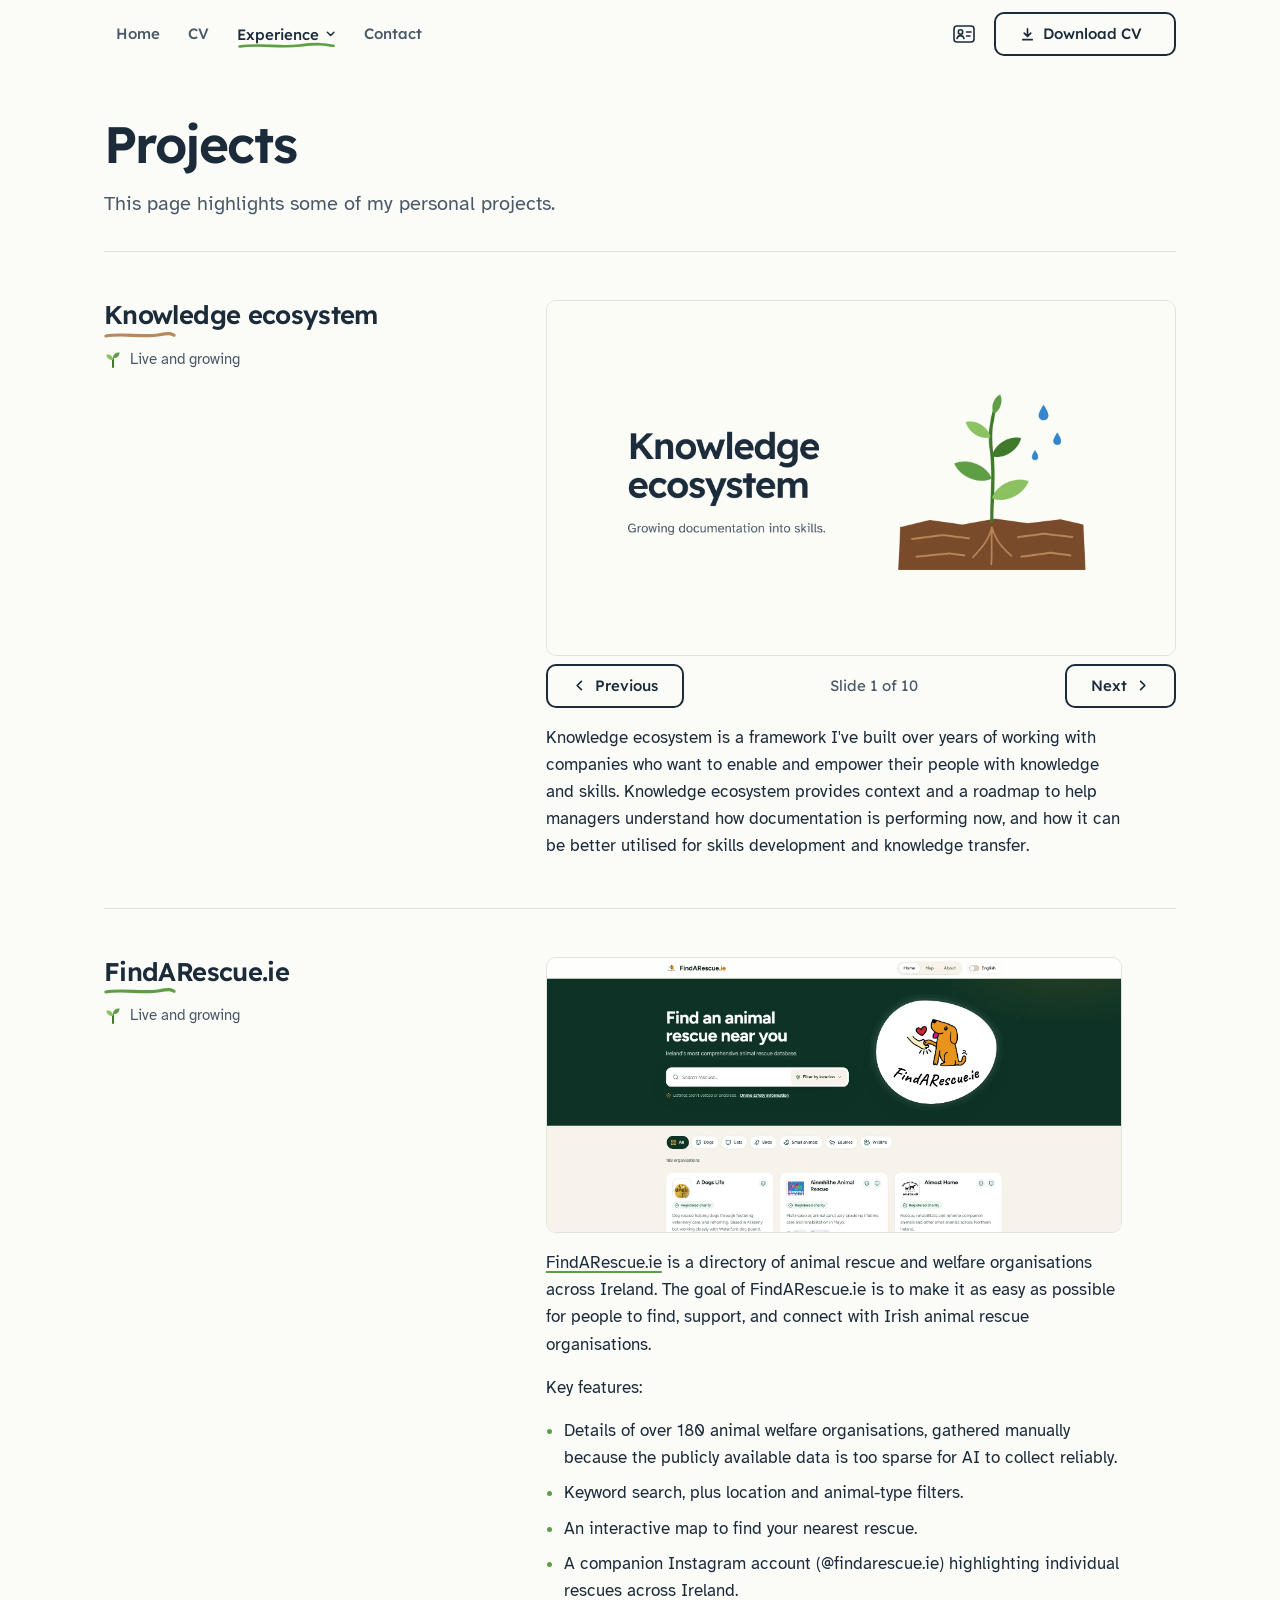
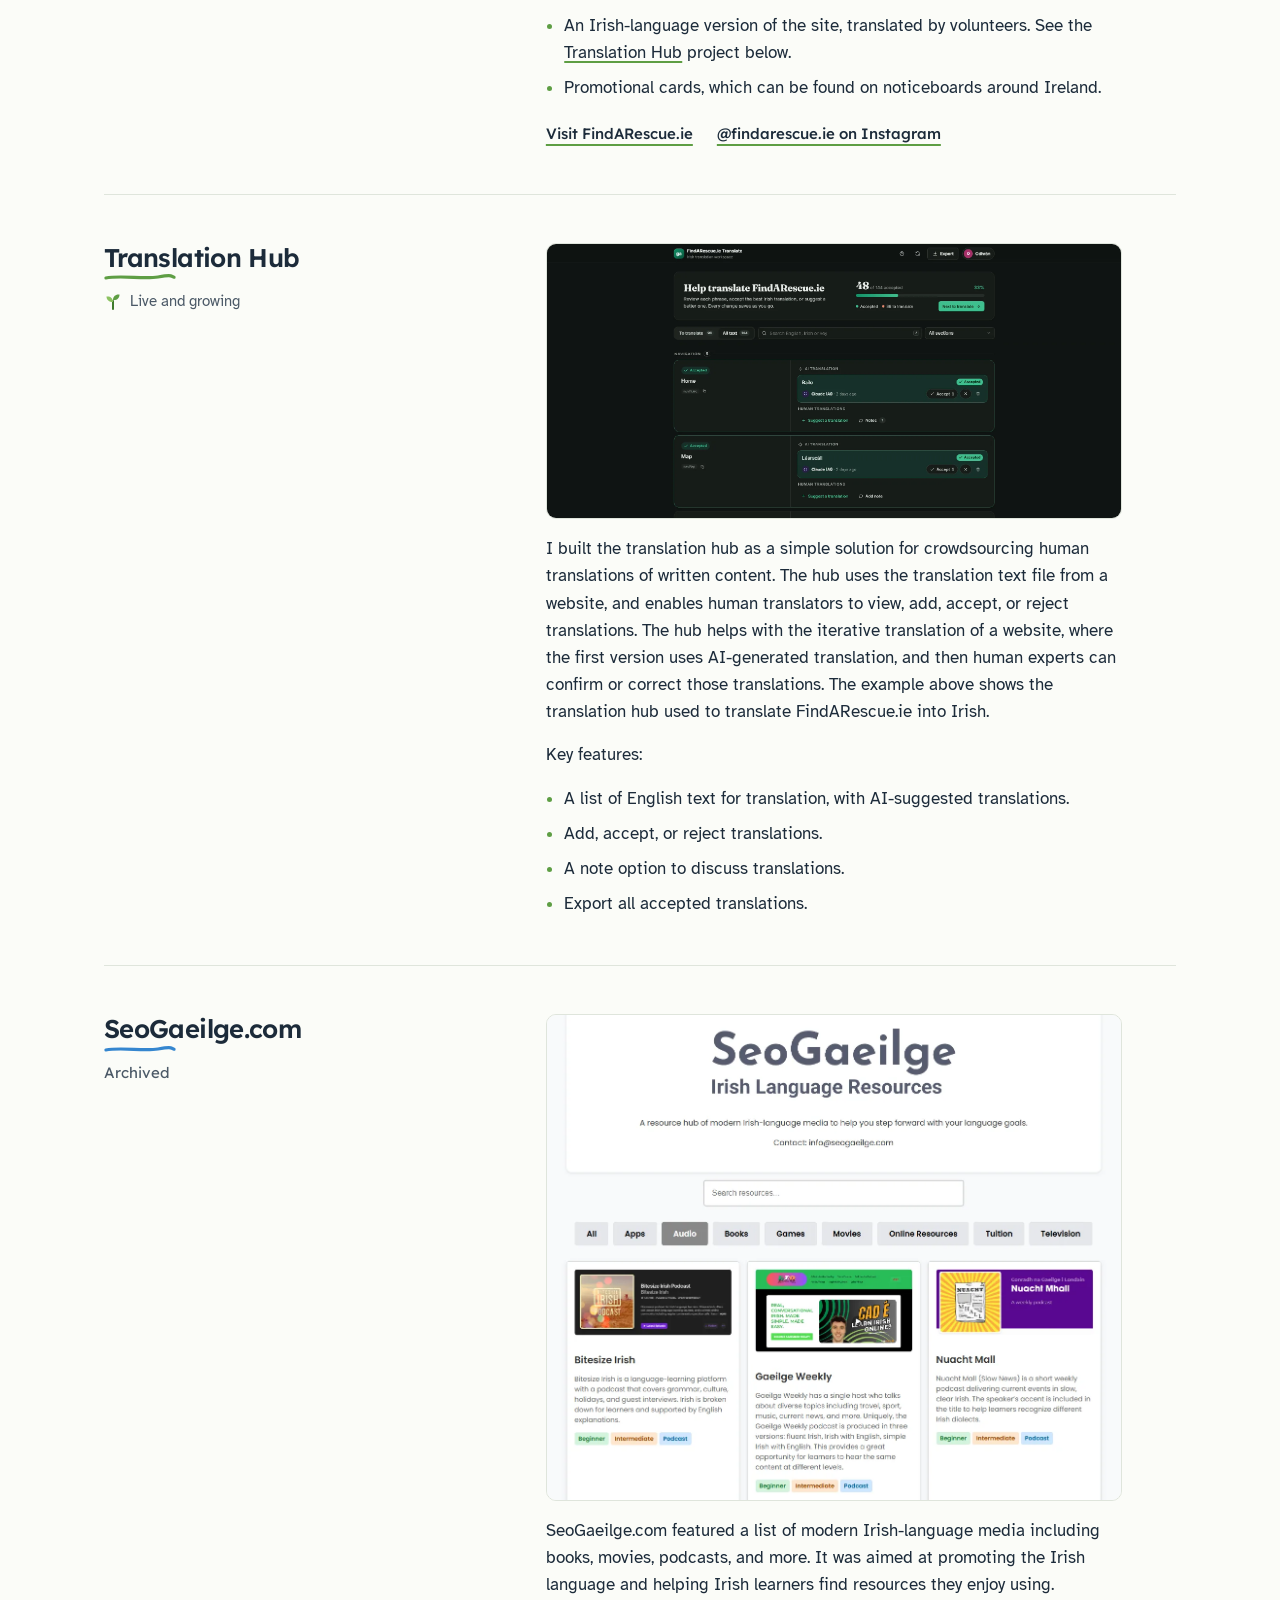
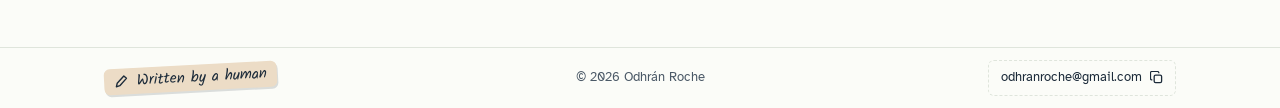
==== commit 5bb0f4ea: "Add knowledge ecosystem project" ====
--- a/public_html/projects.html
+++ b/public_html/projects.html
@@ -12,12 +12,12 @@
   gtag('config', 'G-ZT9GWD8Y9K');
 </script>
 <title>Projects · Odhrán Roche</title>
-<meta name="description" content="Side projects by Odhrán Roche: FindARescue.ie, an Irish animal rescue directory, a translation hub, and an archived website.">
+<meta name="description" content="Projects by Odhrán Roche: Knowledge ecosystem, a framework for team learning, FindARescue.ie, an Irish animal rescue directory, a translation hub, and an archived website.">
 <meta name="theme-color" content="#fbfcf8">
 <link rel="canonical" href="https://odhranroche.com/projects.html">
 <meta property="og:type" content="website">
 <meta property="og:title" content="Projects · Odhrán Roche">
-<meta property="og:description" content="Side projects: FindARescue.ie, a translation hub, and an archived website.">
+<meta property="og:description" content="Projects: Knowledge ecosystem, a framework for team learning, FindARescue.ie, a translation hub, and an archived website.">
 <meta property="og:url" content="https://odhranroche.com/projects.html">
 <meta property="og:image" content="https://odhranroche.com/assets/og-image.png">
 <link rel="icon" href="assets/favicon.svg" type="image/svg+xml">
@@ -63,6 +63,55 @@
       <p class="lede">This page highlights some of my personal projects.</p>
     </div>
 
+    <article class="project" id="knowledge-ecosystem" aria-labelledby="p-ke">
+      <div>
+        <h2 id="p-ke" class="hand-u docs">Knowledge ecosystem</h2>
+        <p class="status"><svg viewBox="0 0 18 18" aria-hidden="true"><path d="M9 17V9" stroke="#3f7a2c" stroke-width="2" stroke-linecap="round"/><path d="M9 10C9 6 6 4 2.5 4.5 2.5 8 5 10 9 10Z" fill="#8cc261"/><path d="M9 8c0-3.5 2.5-6 6.5-5.5C15.5 6 13 8.5 9 8Z" fill="#5e9e44"/></svg> Live and growing</p>
+      </div>
+      <div class="project-body">
+        <section class="slideshow" aria-label="Knowledge ecosystem slides">
+          <div class="slides">
+            <figure class="slide shot">
+              <a href="assets/img/projects/knowledge-ecosystem/slide-01.webp"><img src="assets/img/projects/knowledge-ecosystem/slide-01.webp" width="1920" height="1080" loading="lazy" decoding="async" alt="Slide 1, title slide: Knowledge ecosystem. Growing documentation into skills. A young plant grows from brown soil while drops of water fall on it."></a>
+            </figure>
+            <figure class="slide shot">
+              <a href="assets/img/projects/knowledge-ecosystem/slide-02.webp"><img src="assets/img/projects/knowledge-ecosystem/slide-02.webp" width="1920" height="1080" loading="lazy" decoding="async" alt="Slide 2: In a weak knowledge ecosystem, answers depend on who you can ask. A diagram shows four steps of work, Plan, Do, Review and Improve, each with a dashed Ask line to one senior colleague. A dashed empty box marks where a shared knowledge base should be. Everyone queues for one senior colleague. Information is siloed and may never be written down. Tasks stall until someone is free to explain."></a>
+            </figure>
+            <figure class="slide shot">
+              <a href="assets/img/projects/knowledge-ecosystem/slide-03.webp"><img src="assets/img/projects/knowledge-ecosystem/slide-03.webp" width="1920" height="1080" loading="lazy" decoding="async" alt="Slide 3: In a strong knowledge ecosystem, knowledge is part of everyday work. The same four steps, Plan, Do, Review and Improve, each draw on a checklist, guide, template or video from one shared knowledge base. Relevant knowledge is available for each step of work. New hires get up to speed quickly. People find answers, upskill, and cross-skill on their own."></a>
+            </figure>
+            <figure class="slide shot">
+              <a href="assets/img/projects/knowledge-ecosystem/slide-04.webp"><img src="assets/img/projects/knowledge-ecosystem/slide-04.webp" width="1920" height="1080" loading="lazy" decoding="async" alt="Slide 4: Growing the knowledge ecosystem. Five numbered levels on a timeline. 1, Undefined: tasks stall while questions pile up on senior people. 2, Defined: documents exist but are unorganised and might be hard to find. 3, Guided: tutorials and learning paths follow tasks and learning objectives. 4, Structured: an LMS or learning hub, with paths by role and skill level. 5, Integrated: learning dashboards, skill matrices, and training across teams."></a>
+            </figure>
+            <figure class="slide shot">
+              <a href="assets/img/projects/knowledge-ecosystem/slide-05.webp"><img src="assets/img/projects/knowledge-ecosystem/slide-05.webp" width="1920" height="1080" loading="lazy" decoding="async" alt="Slide 5: Level 1, Undefined: knowledge lives in people's heads. Knowledge is shared through shadowing, ad hoc conversations and questions. There is no structured onboarding. A table pairs what happens with how to improve. Senior people lose hours answering questions: agree on a home for internal help content. Tasks stall until someone is free to explain: document the most common tasks first. Knowledge leaves when people do: give people time to write documentation, and when a question is asked, the requestor has the responsibility to document it."></a>
+            </figure>
+            <figure class="slide shot">
+              <a href="assets/img/projects/knowledge-ecosystem/slide-06.webp"><img src="assets/img/projects/knowledge-ecosystem/slide-06.webp" width="1920" height="1080" loading="lazy" decoding="async" alt="Slide 6: Level 2, Defined: documents exist but are hard to use. Documents about tasks, systems and processes exist, but they're unorganised and spread across many places. A table pairs what happens with how to improve. Content is duplicated, outdated or inconsistent: audit what exists, merge duplicates and flag anything out of date. Information is slow to find and hard to apply without context: start turning general documentation into step-by-step guides, organised by task. Updates only happen when someone notices a problem: give every document an owner."></a>
+            </figure>
+            <figure class="slide shot">
+              <a href="assets/img/projects/knowledge-ecosystem/slide-07.webp"><img src="assets/img/projects/knowledge-ecosystem/slide-07.webp" width="1920" height="1080" loading="lazy" decoding="async" alt="Slide 7: Level 3, Guided: guides help people work on their own. Knowledge is curated into goal-oriented guides, so people can do new tasks on their own. A table pairs what happens with how to improve. Guides cover single areas, but without a wider context: build role- or function-based learning paths. New hires ramp up on their own, but can't measure their progress: add exercises and knowledge checks. Reviews happen when there is an omission or mistake: move to a learning hub with search, version control, and review reminders."></a>
+            </figure>
+            <figure class="slide shot">
+              <a href="assets/img/projects/knowledge-ecosystem/slide-08.webp"><img src="assets/img/projects/knowledge-ecosystem/slide-08.webp" width="1920" height="1080" loading="lazy" decoding="async" alt="Slide 8: Level 4, Structured: learning paths cover every role or function. An LMS or curated learning hub, with learning paths for different roles and skill levels. A table pairs what happens with how to improve. Learning sits in a separate hub, away from daily work: integrate documentation with tools, such as tickets with suggested resolution steps. Skills are measured, but not tied to careers or cross-training: create a skill matrix. Learning data isn't yet used to plan future skills development: track learning data with a dashboard of completion, content freshness, and skill gaps."></a>
+            </figure>
+            <figure class="slide shot">
+              <a href="assets/img/projects/knowledge-ecosystem/slide-09.webp"><img src="assets/img/projects/knowledge-ecosystem/slide-09.webp" width="1920" height="1080" loading="lazy" decoding="async" alt="Slide 9: Level 5, Integrated: learning is part of everyday work. Knowledge is embedded in daily workflows, and continuous learning drives performance, innovation, and mobility. A table pairs what to watch for with how to stay at level 5. Contributions to learning content go unnoticed: reward contributions. Knowledge sharing fades when teams get busy: build a culture of learning with regular demos and brown-bag sessions. Documentation goes out of date as people, products, and priorities change: reassess regularly, with KPIs for content refreshes."></a>
+            </figure>
+            <figure class="slide shot">
+              <a href="assets/img/projects/knowledge-ecosystem/slide-10.webp"><img src="assets/img/projects/knowledge-ecosystem/slide-10.webp" width="1920" height="1080" loading="lazy" decoding="async" alt="Slide 10: A knowledge ecosystem grows one level at a time. Weak knowledge ecosystems are fragile and depend on who you can ask. Strong knowledge ecosystems build knowledge into the work. Growth happens in steps, from Undefined to Integrated. Every level has a next step. Five plants, numbered 1 to 5, grow taller from left to right."></a>
+            </figure>
+          </div>
+          <div class="slideshow-controls" hidden>
+            <button class="btn btn-quiet" type="button" data-prev><svg viewBox="0 0 16 16" aria-hidden="true"><path d="M10 3.5 5.5 8l4.5 4.5" fill="none" stroke="currentColor" stroke-width="1.8" stroke-linecap="round" stroke-linejoin="round"/></svg>Previous<span class="visually-hidden"> slide</span></button>
+            <span class="slideshow-count" aria-live="polite">Slide 1 of 10</span>
+            <button class="btn btn-quiet" type="button" data-next>Next<span class="visually-hidden"> slide</span><svg viewBox="0 0 16 16" aria-hidden="true"><path d="M6 3.5 10.5 8 6 12.5" fill="none" stroke="currentColor" stroke-width="1.8" stroke-linecap="round" stroke-linejoin="round"/></svg></button>
+          </div>
+        </section>
+        <p>Knowledge ecosystem is a framework I've built over years of working with companies who want to enable and empower their people with knowledge and skills. Knowledge ecosystem provides context and a roadmap to help managers understand how documentation is performing now, and how it can be better utilised for skills development and knowledge transfer.</p>
+      </div>
+    </article>
+
     <article class="project" aria-labelledby="p-far">
       <div>
         <h2 id="p-far" class="hand-u growth"><a href="https://findarescue.ie/" target="_blank" rel="noopener">FindARescue.ie<span class="visually-hidden"> (opens in a new tab)</span></a></h2>
--- a/public_html/assets/css/site.css
+++ b/public_html/assets/css/site.css
@@ -597,10 +597,52 @@
 .shot-crop { max-width: 26rem; }
 .skill-media:has(> .shot-crop:only-child) { width: min(46%, 26rem); }
 .shot-crop img { aspect-ratio: 4 / 5; object-fit: cover; object-position: top; }
+/* A single portrait document page, e.g. a booklet cover: kept narrow so it isn't blown up past its real size */
+.shot-page { max-width: 22rem; }
+.skill-media:has(> .shot-page:only-child) { width: min(46%, 22rem); }
 .media-note { font-size: var(--t-sm); color: var(--ink-soft); }
 .shots-2 { display: grid; grid-template-columns: repeat(2, minmax(0, 1fr)); gap: var(--s-3); }
 .frames { display: grid; grid-template-columns: repeat(2, minmax(0, 1fr)); gap: var(--s-3); }
 .frames .shot figcaption { font-family: var(--f-display); font-weight: 500; color: var(--ink); }
+
+/* Slideshow: a deck shown one slide at a time, with Previous and Next buttons (site.js).
+   Without JavaScript every slide shows, one under another. Click a slide to enlarge it. */
+.slideshow { clear: both; display: grid; gap: var(--s-3); padding-top: var(--s-6); }
+.slideshow-title { font-family: var(--f-display); font-weight: 500; }
+.slides { display: grid; gap: var(--s-4); }
+.slide img { aspect-ratio: 16 / 9; }
+.slide[hidden] { display: none; }
+.slideshow-controls { display: flex; align-items: center; justify-content: space-between; gap: var(--s-3); }
+.slideshow-controls[hidden] { display: none; }
+.slideshow-count { font-family: var(--f-display); font-size: var(--t-sm); color: var(--ink-soft); font-variant-numeric: tabular-nums; white-space: nowrap; }
+
+/* Examples dropdown: a native details element, closed by default. Summary looks like a quiet button. */
+.examples { margin-top: var(--s-4); }
+.examples > summary {
+  display: inline-flex; align-items: center; gap: var(--s-2);
+  min-height: var(--tap); padding: 0 var(--s-4);
+  border: 2px solid var(--ink); border-radius: var(--r-md);
+  font-family: var(--f-display); font-size: var(--t-sm); font-weight: 500;
+  list-style: none; cursor: pointer;
+  transition: background-color var(--d-fast), border-color var(--d-fast);
+}
+.examples > summary::-webkit-details-marker { display: none; }
+.examples > summary:hover { background: var(--leaf-tint); border-color: var(--leaf-deep); }
+.examples > summary svg { width: .8em; height: .8em; flex: none; transition: transform var(--d-fast); }
+.examples[open] > summary svg { transform: rotate(180deg); }
+.examples > .did { margin-top: var(--s-4); }
+.skill-cta { margin-top: var(--s-5); }
+
+/* Case study page: an intro row, then one row per step. Words on the left, the slide on the right. */
+.case-intro { display: grid; grid-template-columns: minmax(0, 1fr) minmax(0, 1.4fr); gap: var(--s-6) var(--s-7); align-items: start; padding-bottom: var(--s-7); }
+.case-intro .shot-page, .step .shot-page { justify-self: center; width: 100%; }
+.shot-excerpt { max-width: 36rem; justify-self: center; width: 100%; }
+.case-end { padding-top: var(--s-6); border-top: 1px solid var(--rule); }
+.step { display: grid; grid-template-columns: minmax(0, 1fr) minmax(0, 1.4fr); gap: var(--s-4) var(--s-7); align-items: start; padding-block: var(--s-7); border-top: 1px solid var(--rule); scroll-margin-top: 4rem; }
+.step-text { display: grid; gap: var(--s-3); max-width: var(--measure); }
+.step h2 { font-size: clamp(1.35rem, 1.1rem + .8vw, 1.6rem); font-weight: 600; letter-spacing: -0.02em; }
+.for-learners { color: var(--ink-soft); }
+.for-learners b { font-family: var(--f-display); font-weight: 500; color: var(--ink); }
 
 /* Image viewer (a native dialog) */
 .viewer { width: min(96vw, 1400px); max-height: 94vh; padding: 0; border: 0; background: transparent; color: var(--white); overflow: visible; }
@@ -610,6 +652,11 @@
 .viewer p { max-width: 46rem; text-align: center; font-size: var(--t-sm); }
 .viewer .btn { justify-self: end; background: var(--paper); color: var(--ink); border-color: var(--paper); }
 .viewer .btn:hover { background: var(--leaf-tint); border-color: var(--leaf-tint); }
+.viewer-nav { display: flex; align-items: center; justify-content: center; gap: var(--s-4); }
+.viewer-nav[hidden] { display: none; }
+.viewer-nav .btn { justify-self: auto; }
+.viewer-count { font-family: var(--f-display); font-size: var(--t-sm); font-variant-numeric: tabular-nums; white-space: nowrap; }
+.viewer p:empty { display: none; }
 
 /* Plain list with sprout bullets */
 .sprout-list { list-style: none; margin: 0; padding: 0; display: grid; gap: var(--s-2); }
@@ -645,6 +692,11 @@
 .project-body { display: grid; gap: var(--s-4); max-width: var(--measure); }
 .project-body .link-row { margin-top: var(--s-1); }
 .project-body .did { margin-top: 0; }
+/* A slideshow in a project fills the whole right-hand column, so slide text stays as large as possible.
+   The description under it keeps the usual reading width. */
+.project-body:has(> .slideshow) { max-width: none; }
+.project-body:has(> .slideshow) > :not(.slideshow) { max-width: var(--measure); }
+.project-body > .slideshow { padding-top: 0; gap: var(--s-2); }
 .project-gallery { display: grid; grid-template-columns: repeat(3, minmax(0, 1fr)); gap: var(--s-3); }
 .archived { margin-top: var(--s-2); font-family: var(--f-display); font-size: var(--t-sm); color: var(--ink-soft); }
 
@@ -733,6 +785,7 @@
   .job .logo-tile { margin-top: 0; width: 9rem; flex: none; height: 3.6rem; }
   .job .title, .job .hand-note { margin-top: 0; }
   .project { grid-template-columns: minmax(0, 1fr); }
+  .case-intro, .step { grid-template-columns: minmax(0, 1fr); }
   .skill-map { grid-template-columns: minmax(0, 1fr); }
   .skill-media { float: none; width: auto; margin: var(--s-4) 0 var(--s-5); }
 }
@@ -749,6 +802,7 @@
   .copy-email.contact-email { font-size: 1.3rem; padding: var(--s-3) var(--s-4); }
   .plot-training ul { grid-template-columns: minmax(0, 1fr); }
   .frames, .shots-2 { gap: var(--s-2); }
+  .slideshow-controls .btn { padding: 0 var(--s-4); }
   /* a two-row header shouldn't follow you down a phone screen; it still sits above the page so the menu isn't covered */
   .site-header { position: relative; top: auto; }
   .header-actions { width: 100%; justify-content: flex-end; gap: var(--s-3); }
@@ -778,6 +832,8 @@
   .section, .skill-group { padding-block: 1rem; }
   .entries { gap: 1rem; }
   .entry, .skill, .quote { break-inside: avoid; }
+  .slideshow .slide[hidden] { display: grid !important; }
+  .slideshow-controls { display: none !important; }
   a { text-decoration: none; }
 }
 
